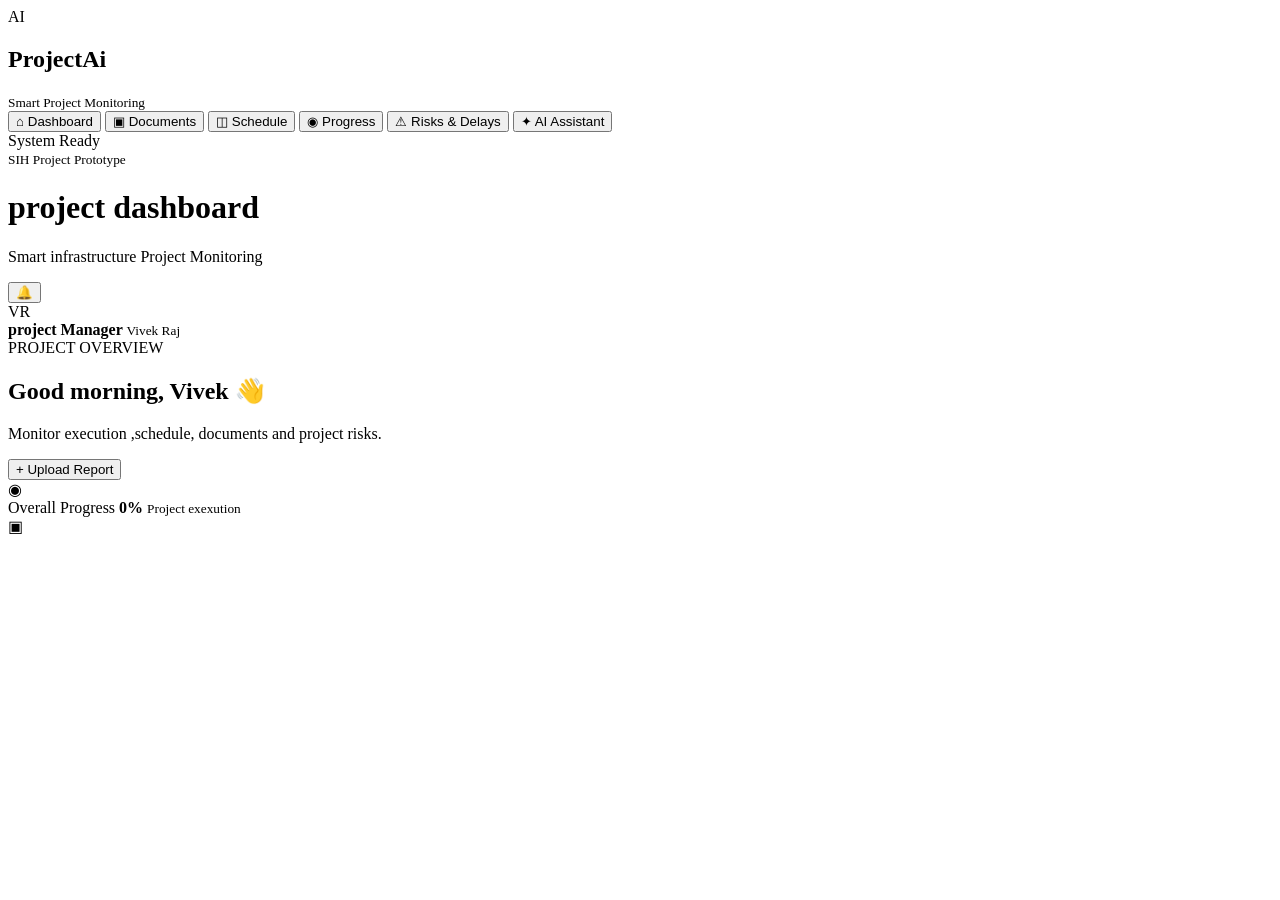
==== index.html @ ad59b4bc "first change" ====
<!DOCTYPE html>
<html lang="en">

<head>
    <meta charset="UTF-8">
    <meta name="viewport" content="width=device-width,initial-scale=1.0">

</head>
<title>Project | smart infrastructure monitoring</title>
<!--CSS CONNECTION -->
<link rel="stylsheet" href="style.css">
</head>


<body>

    <!--SIDEBAR -->
    <aside class="sidebar">
        <div class="brand">
            <div class="Brand-logo">
                AI
            </div>
            <div>
                <h2>ProjectAi</h2>
                <small>Smart Project Monitoring</small>
            </div>
        </div>
        <nav class="sidebar-nav">
            <button class="nav-item active" data-page="dashboard">


                <span>⌂</span>
                Dashboard

            </button>


            <button class="nav-item" data-page="documents">

                <span>▣</span>
                Documents

            </button>


            <button class="nav-item" data-page="schedule">

                <span>◫</span>
                Schedule

            </button>


            <button class="nav-item" data-page="progress">

                <span>◉</span>
                Progress

            </button>


            <button class="nav-item" data-page="risks">

                <span>⚠</span>
                Risks & Delays

            </button>


            <button class="nav-item" data-page="assistant">

                <span>✦</span>
                AI Assistant

            </button>

        </nav>


        <div class="sidebar-footer">

            <div class="system-status">

                <span class="status-dot"></span>

                System Ready

            </div>

            <small>
                SIH Project Prototype
            </small>

        </div>

    </aside>
    <!--main area-->
    <main class="main">

        <!--TOPBAR-->
        <header class="topbar">
            <div>
                <h1 id="pagetitle">
                    project dashboard
                </h1>
                <p id="pageSubtitle">
                    Smart infrastructure Project Monitoring
                </p>
            </div>
            <div class="top-action">
                <button id="notificationBtn" class="icon-btn">
                    🔔
                </button>
                <div class="profile">
                    <div class="profile-avatar">
                        VR
                    </div>
                    <div>
                        <strong>
                            project Manager
                        </strong>
                        <small>
                            Vivek Raj
                        </small>
                    </div>
                </div>
            </div>
        </header>

        <!-- Page container-->
        <div class="page-container">

            <!-- dashboard page-->
            <section id="dashboard" class="page active-page">
                <div class="page-heading">
                    <div>
                        <spam class="eyebrow">
                            PROJECT OVERVIEW
                        </spam>
                        <h2>
                            Good morning, Vivek 👋
                        </h2>
                        <p>
                            Monitor execution ,schedule,
                            documents and project risks.
                        </p>
                    </div>
                    <button class="primar-btn" data-page="documents">
                        + Upload Report
                    </button>
                </div>


                <!--stat cards-->

                <div class="stats-grid">
                    <div class="stat-card">

                        <div class="stat-icon blue">
                            ◉
                        </div>
                        <div>

                            <span>
                                Overall Progress
                            </span>
                            <strong id="overallprogress">
                                0%
                            </strong>
                            <small class="positive">
                                Project exexution
                            </small>

                        </div>
                    </div>
                    <div class="stat-card">
                        <div class="stat-icon purple">
                            ▣
                        </div>
                    </div>
                </div>
            </section>
        </div>
    </main>

</body>

</html>
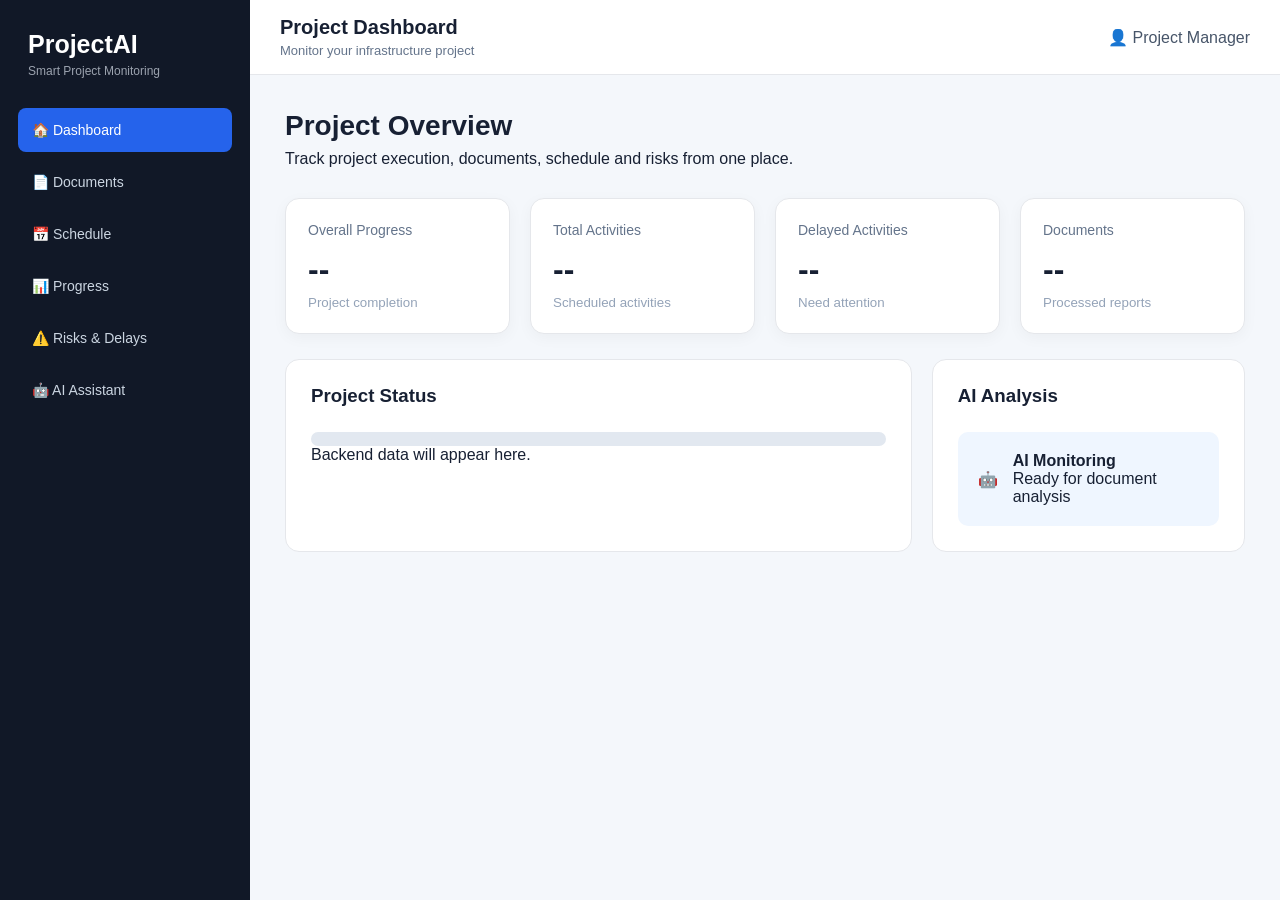
==== commit c654d212: "intial commit" ====
--- a/index.html
+++ b/index.html
@@ -2,187 +2,549 @@
 <html lang="en">
 
 <head>
+
     <meta charset="UTF-8">
-    <meta name="viewport" content="width=device-width,initial-scale=1.0">
+
+    <meta name="viewport" content="width=device-width, initial-scale=1.0">
+
+    <title>ProjectAI - Smart Project Monitoring</title>
+
+    <!-- CSS connect -->
+    <link rel="stylesheet" href="style.css">
 
 </head>
-<title>Project | smart infrastructure monitoring</title>
-<!--CSS CONNECTION -->
-<link rel="stylsheet" href="style.css">
-</head>
 
 
 <body>
 
-    <!--SIDEBAR -->
+    <!-- ================= SIDEBAR ================= -->
+
     <aside class="sidebar">
-        <div class="brand">
-            <div class="Brand-logo">
-                AI
-            </div>
+
+        <div class="logo">
+
+            <h2>ProjectAI</h2>
+
+            <p>Smart Project Monitoring</p>
+
+        </div>
+
+
+        <nav>
+
+            <button class="nav-btn active" data-page="dashboard">
+                🏠 Dashboard
+            </button>
+
+            <button class="nav-btn" data-page="documents">
+                📄 Documents
+            </button>
+
+            <button class="nav-btn" data-page="schedule">
+                📅 Schedule
+            </button>
+
+            <button class="nav-btn" data-page="progress">
+                📊 Progress
+            </button>
+
+            <button class="nav-btn" data-page="risks">
+                ⚠️ Risks & Delays
+            </button>
+
+            <button class="nav-btn" data-page="assistant">
+                🤖 AI Assistant
+            </button>
+
+        </nav>
+
+    </aside>
+
+
+
+    <!-- ================= MAIN AREA ================= -->
+
+    <main class="main">
+
+        <!-- TOP BAR -->
+
+        <header class="topbar">
+
             <div>
-                <h2>ProjectAi</h2>
-                <small>Smart Project Monitoring</small>
-            </div>
-        </div>
-        <nav class="sidebar-nav">
-            <button class="nav-item active" data-page="dashboard">
-
-
-                <span>⌂</span>
-                Dashboard
-
-            </button>
-
-
-            <button class="nav-item" data-page="documents">
-
-                <span>▣</span>
-                Documents
-
-            </button>
-
-
-            <button class="nav-item" data-page="schedule">
-
-                <span>◫</span>
-                Schedule
-
-            </button>
-
-
-            <button class="nav-item" data-page="progress">
-
-                <span>◉</span>
-                Progress
-
-            </button>
-
-
-            <button class="nav-item" data-page="risks">
-
-                <span>⚠</span>
-                Risks & Delays
-
-            </button>
-
-
-            <button class="nav-item" data-page="assistant">
-
-                <span>✦</span>
-                AI Assistant
-
-            </button>
-
-        </nav>
-
-
-        <div class="sidebar-footer">
-
-            <div class="system-status">
-
-                <span class="status-dot"></span>
-
-                System Ready
-
-            </div>
-
-            <small>
-                SIH Project Prototype
-            </small>
-
-        </div>
-
-    </aside>
-    <!--main area-->
-    <main class="main">
-
-        <!--TOPBAR-->
-        <header class="topbar">
-            <div>
-                <h1 id="pagetitle">
-                    project dashboard
-                </h1>
+
+                <h2 id="pageTitle">
+                    Project Dashboard
+                </h2>
+
                 <p id="pageSubtitle">
-                    Smart infrastructure Project Monitoring
+                    Monitor your infrastructure project
                 </p>
-            </div>
-            <div class="top-action">
-                <button id="notificationBtn" class="icon-btn">
-                    🔔
+
+            </div>
+
+
+            <div class="profile">
+
+                👤 <span>Project Manager</span>
+
+            </div>
+
+        </header>
+
+
+
+        <!-- ================================================= -->
+        <!-- DASHBOARD -->
+        <!-- ================================================= -->
+
+        <section id="dashboard" class="page active">
+
+            <div class="welcome">
+
+                <h1>Project Overview</h1>
+
+                <p>
+                    Track project execution, documents,
+                    schedule and risks from one place.
+                </p>
+
+            </div>
+
+
+            <!-- STAT CARDS -->
+
+            <div class="stats">
+
+                <div class="stat-card">
+
+                    <span>Overall Progress</span>
+
+                    <h2 id="progressValue">--</h2>
+
+                    <small>Project completion</small>
+
+                </div>
+
+
+                <div class="stat-card">
+
+                    <span>Total Activities</span>
+
+                    <h2 id="activityValue">--</h2>
+
+                    <small>Scheduled activities</small>
+
+                </div>
+
+
+                <div class="stat-card">
+
+                    <span>Delayed Activities</span>
+
+                    <h2 id="delayValue">--</h2>
+
+                    <small>Need attention</small>
+
+                </div>
+
+
+                <div class="stat-card">
+
+                    <span>Documents</span>
+
+                    <h2 id="documentValue">--</h2>
+
+                    <small>Processed reports</small>
+
+                </div>
+
+            </div>
+
+
+            <!-- PROJECT STATUS -->
+
+            <div class="dashboard-grid">
+
+                <div class="box">
+
+                    <h3>Project Status</h3>
+
+                    <div class="big-progress">
+
+                        <div
+                            id="progressBar"
+                            class="progress-fill">
+                        </div>
+
+                    </div>
+
+                    <p id="progressText">
+                        Backend data will appear here.
+                    </p>
+
+                </div>
+
+
+                <div class="box">
+
+                    <h3>AI Analysis</h3>
+
+                    <div class="ai-status">
+
+                        🤖
+
+                        <div>
+
+                            <strong>
+                                AI Monitoring
+                            </strong>
+
+                            <p>
+                                Ready for document analysis
+                            </p>
+
+                        </div>
+
+                    </div>
+
+                </div>
+
+            </div>
+
+        </section>
+
+
+
+        <!-- ================================================= -->
+        <!-- DOCUMENTS -->
+        <!-- ================================================= -->
+
+        <section id="documents" class="page">
+
+            <h1>Project Documents</h1>
+
+            <p class="section-description">
+                Upload daily progress reports,
+                site diaries or project documents.
+            </p>
+
+
+            <!-- UPLOAD AREA -->
+
+            <div id="dropArea" class="drop-area">
+
+                <div class="upload-icon">
+                    📄
+                </div>
+
+                <h2>
+                    Upload Project Document
+                </h2>
+
+                <p>
+                    Drag & drop your file here
+                </p>
+
+                <p class="supported">
+                    Supported: PDF, DOCX, XLSX, CSV
+                </p>
+
+
+                <input
+                    type="file"
+                    id="fileInput"
+                    accept=".pdf,.docx,.xlsx,.csv"
+                    hidden
+                >
+
+
+                <button
+                    id="chooseFile"
+                    class="primary-btn">
+
+                    Choose File
+
                 </button>
-                <div class="profile">
-                    <div class="profile-avatar">
-                        VR
-                    </div>
-                    <div>
-                        <strong>
-                            project Manager
-                        </strong>
-                        <small>
-                            Vivek Raj
-                        </small>
-                    </div>
-                </div>
-            </div>
-        </header>
-
-        <!-- Page container-->
-        <div class="page-container">
-
-            <!-- dashboard page-->
-            <section id="dashboard" class="page active-page">
-                <div class="page-heading">
-                    <div>
-                        <spam class="eyebrow">
-                            PROJECT OVERVIEW
-                        </spam>
-                        <h2>
-                            Good morning, Vivek 👋
-                        </h2>
-                        <p>
-                            Monitor execution ,schedule,
-                            documents and project risks.
-                        </p>
-                    </div>
-                    <button class="primar-btn" data-page="documents">
-                        + Upload Report
-                    </button>
-                </div>
-
-
-                <!--stat cards-->
-
-                <div class="stats-grid">
-                    <div class="stat-card">
-
-                        <div class="stat-icon blue">
-                            ◉
-                        </div>
-                        <div>
-
-                            <span>
-                                Overall Progress
-                            </span>
-                            <strong id="overallprogress">
-                                0%
-                            </strong>
-                            <small class="positive">
-                                Project exexution
-                            </small>
-
-                        </div>
-                    </div>
-                    <div class="stat-card">
-                        <div class="stat-icon purple">
-                            ▣
-                        </div>
-                    </div>
-                </div>
-            </section>
-        </div>
+
+            </div>
+
+
+            <!-- SELECTED FILE -->
+
+            <div
+                id="fileInfo"
+                class="file-info hidden">
+
+                <div>
+
+                    <strong id="fileName">
+                        File Name
+                    </strong>
+
+                    <p id="fileSize">
+                        File Size
+                    </p>
+
+                </div>
+
+
+                <button
+                    id="scanBtn"
+                    class="primary-btn">
+
+                    🔍 Scan Document
+
+                </button>
+
+            </div>
+
+
+            <!-- PROCESSING -->
+
+            <div
+                id="processing"
+                class="processing hidden">
+
+                <div class="loader"></div>
+
+                <div>
+
+                    <strong>
+                        Processing Document...
+                    </strong>
+
+                    <p>
+                        AI extraction will be performed
+                        by the backend.
+                    </p>
+
+                </div>
+
+            </div>
+
+
+            <!-- RESULT -->
+
+            <div
+                id="result"
+                class="result">
+
+                <div class="empty">
+
+                    <span>📋</span>
+
+                    <h3>
+                        No document scanned
+                    </h3>
+
+                    <p>
+                        Upload a report and click
+                        "Scan Document".
+                    </p>
+
+                </div>
+
+            </div>
+
+        </section>
+
+
+
+        <!-- ================================================= -->
+        <!-- SCHEDULE -->
+        <!-- ================================================= -->
+
+        <section id="schedule" class="page">
+
+            <h1>Project Schedule</h1>
+
+            <p class="section-description">
+                Compare planned and actual activities.
+            </p>
+
+
+            <div class="table-box">
+
+                <table>
+
+                    <thead>
+
+                        <tr>
+
+                            <th>Activity</th>
+
+                            <th>Planned</th>
+
+                            <th>Actual</th>
+
+                            <th>Variance</th>
+
+                            <th>Status</th>
+
+                        </tr>
+
+                    </thead>
+
+
+                    <tbody id="scheduleTable">
+
+                        <tr>
+
+                            <td colspan="5">
+
+                                No schedule data available.
+                                Backend will provide the data.
+
+                            </td>
+
+                        </tr>
+
+                    </tbody>
+
+                </table>
+
+            </div>
+
+        </section>
+
+
+
+        <!-- ================================================= -->
+        <!-- PROGRESS -->
+        <!-- ================================================= -->
+
+        <section id="progress" class="page">
+
+            <h1>Progress Monitoring</h1>
+
+            <p class="section-description">
+                Monitor planned vs actual project progress.
+            </p>
+
+
+            <div class="progress-container">
+
+                <div class="empty">
+
+                    <span>📊</span>
+
+                    <h3>
+                        Progress data unavailable
+                    </h3>
+
+                    <p>
+                        Backend data will be displayed here.
+                    </p>
+
+                </div>
+
+            </div>
+
+        </section>
+
+
+
+        <!-- ================================================= -->
+        <!-- RISKS -->
+        <!-- ================================================= -->
+
+        <section id="risks" class="page">
+
+            <h1>Risks & Delays</h1>
+
+            <p class="section-description">
+                Monitor project risks and delayed activities.
+            </p>
+
+
+            <div id="riskContainer">
+
+                <div class="empty">
+
+                    <span>⚠️</span>
+
+                    <h3>
+                        No risk data available
+                    </h3>
+
+                    <p>
+                        AI-generated risks will appear here
+                        after backend integration.
+                    </p>
+
+                </div>
+
+            </div>
+
+        </section>
+
+
+
+        <!-- ================================================= -->
+        <!-- AI ASSISTANT -->
+        <!-- ================================================= -->
+
+        <section id="assistant" class="page">
+
+            <h1>AI Project Assistant</h1>
+
+            <p class="section-description">
+                Ask questions about your project.
+            </p>
+
+
+            <div
+                id="chatMessages"
+                class="chat-box">
+
+                <div class="bot-message">
+
+                    <strong>
+                        🤖 ProjectAI
+                    </strong>
+
+                    <p>
+                        Hello! I am your project assistant.
+                        Ask me about project progress,
+                        delays or activities.
+                    </p>
+
+                </div>
+
+            </div>
+
+
+            <div class="chat-input">
+
+                <input
+                    type="text"
+                    id="chatInput"
+                    placeholder="Ask about your project..."
+                >
+
+
+                <button
+                    id="sendBtn"
+                    class="primary-btn">
+
+                    Send
+
+                </button>
+
+            </div>
+
+        </section>
+
     </main>
 
+
+
+    <!-- ================================================= -->
+    <!-- JAVASCRIPT CONNECT -->
+    <!-- ================================================= -->
+
+    <script src="script.js"></script>
+
 </body>
 
 </html>
--- a/style.css
+++ b/style.css
@@ -0,0 +1,627 @@
+* {
+    margin: 0;
+    padding: 0;
+    box-sizing: border-box;
+}
+
+
+body {
+    font-family: Arial, sans-serif;
+
+    background: #f4f7fb;
+
+    color: #172033;
+}
+
+
+/* ================= SIDEBAR ================= */
+
+.sidebar {
+    position: fixed;
+
+    left: 0;
+    top: 0;
+
+    width: 250px;
+
+    height: 100vh;
+
+    background: #111827;
+
+    color: white;
+
+    padding: 25px 18px;
+}
+
+
+.logo {
+    padding: 5px 10px 30px;
+}
+
+
+.logo h2 {
+    font-size: 25px;
+}
+
+
+.logo p {
+    color: #9ca3af;
+
+    font-size: 12px;
+
+    margin-top: 5px;
+}
+
+
+nav {
+    display: flex;
+
+    flex-direction: column;
+
+    gap: 8px;
+}
+
+
+.nav-btn {
+    border: none;
+
+    background: transparent;
+
+    color: #cbd5e1;
+
+    padding: 14px;
+
+    text-align: left;
+
+    border-radius: 8px;
+
+    cursor: pointer;
+
+    font-size: 14px;
+
+    transition: 0.3s;
+}
+
+
+.nav-btn:hover,
+.nav-btn.active {
+    background: #2563eb;
+
+    color: white;
+}
+
+
+/* ================= MAIN ================= */
+
+.main {
+    margin-left: 250px;
+}
+
+
+/* ================= TOPBAR ================= */
+
+.topbar {
+    height: 75px;
+
+    background: white;
+
+    border-bottom: 1px solid #e5e7eb;
+
+    padding: 15px 30px;
+
+    display: flex;
+
+    align-items: center;
+
+    justify-content: space-between;
+}
+
+
+.topbar h2 {
+    font-size: 20px;
+}
+
+
+.topbar p {
+    color: #64748b;
+
+    font-size: 13px;
+
+    margin-top: 4px;
+}
+
+
+.profile {
+    color: #475569;
+}
+
+
+/* ================= PAGE ================= */
+
+.page {
+    display: none;
+
+    padding: 35px;
+}
+
+
+.page.active {
+    display: block;
+}
+
+
+.page h1 {
+    font-size: 28px;
+
+    margin-bottom: 8px;
+}
+
+
+.section-description {
+    color: #64748b;
+
+    margin-bottom: 25px;
+}
+
+
+/* ================= STATS ================= */
+
+.stats {
+    display: grid;
+
+    grid-template-columns:
+        repeat(4, 1fr);
+
+    gap: 20px;
+
+    margin-top: 30px;
+}
+
+
+.stat-card {
+    background: white;
+
+    border-radius: 14px;
+
+    padding: 22px;
+
+    border: 1px solid #e5e7eb;
+
+    box-shadow:
+        0 4px 15px rgba(0,0,0,0.04);
+}
+
+
+.stat-card span {
+    color: #64748b;
+
+    font-size: 14px;
+}
+
+
+.stat-card h2 {
+    font-size: 32px;
+
+    margin: 12px 0 5px;
+}
+
+
+.stat-card small {
+    color: #94a3b8;
+}
+
+
+/* ================= DASHBOARD ================= */
+
+.dashboard-grid {
+    display: grid;
+
+    grid-template-columns: 2fr 1fr;
+
+    gap: 20px;
+
+    margin-top: 25px;
+}
+
+
+.box {
+    background: white;
+
+    border: 1px solid #e5e7eb;
+
+    border-radius: 14px;
+
+    padding: 25px;
+}
+
+
+.box h3 {
+    margin-bottom: 25px;
+}
+
+
+.big-progress {
+    height: 14px;
+
+    background: #e2e8f0;
+
+    border-radius: 20px;
+
+    overflow: hidden;
+}
+
+
+.progress-fill {
+    height: 100%;
+
+    width: 0%;
+
+    background: #2563eb;
+
+    border-radius: 20px;
+}
+
+
+.ai-status {
+    display: flex;
+
+    align-items: center;
+
+    gap: 15px;
+
+    background: #eff6ff;
+
+    padding: 20px;
+
+    border-radius: 10px;
+}
+
+
+.ai-status:first-letter {
+    font-size: 30px;
+}
+
+
+/* ================= UPLOAD ================= */
+
+.drop-area {
+    background: white;
+
+    border: 2px dashed #94a3b8;
+
+    border-radius: 15px;
+
+    padding: 55px;
+
+    text-align: center;
+
+    transition: 0.3s;
+}
+
+
+.drop-area.drag {
+    border-color: #2563eb;
+
+    background: #eff6ff;
+}
+
+
+.upload-icon {
+    font-size: 50px;
+
+    margin-bottom: 15px;
+}
+
+
+.drop-area h2 {
+    margin-bottom: 10px;
+}
+
+
+.drop-area p {
+    color: #64748b;
+
+    margin: 7px;
+}
+
+
+.supported {
+    font-size: 12px;
+}
+
+
+/* ================= BUTTON ================= */
+
+.primary-btn {
+    border: none;
+
+    background: #2563eb;
+
+    color: white;
+
+    padding: 12px 20px;
+
+    border-radius: 8px;
+
+    cursor: pointer;
+
+    margin-top: 15px;
+}
+
+
+.primary-btn:hover {
+    background: #1d4ed8;
+}
+
+
+/* ================= FILE ================= */
+
+.file-info {
+    margin-top: 20px;
+
+    padding: 18px;
+
+    background: white;
+
+    border: 1px solid #e5e7eb;
+
+    border-radius: 10px;
+
+    display: flex;
+
+    align-items: center;
+
+    justify-content: space-between;
+}
+
+
+.file-info p {
+    color: #64748b;
+
+    margin-top: 5px;
+
+    font-size: 13px;
+}
+
+
+/* ================= PROCESSING ================= */
+
+.processing {
+    margin-top: 20px;
+
+    background: #eff6ff;
+
+    padding: 20px;
+
+    border-radius: 10px;
+
+    display: flex;
+
+    align-items: center;
+
+    gap: 15px;
+}
+
+
+.loader {
+    width: 25px;
+
+    height: 25px;
+
+    border: 3px solid #bfdbfe;
+
+    border-top-color: #2563eb;
+
+    border-radius: 50%;
+
+    animation: spin 1s linear infinite;
+}
+
+
+@keyframes spin {
+
+    to {
+        transform: rotate(360deg);
+    }
+
+}
+
+
+/* ================= RESULT ================= */
+
+.result {
+    margin-top: 25px;
+}
+
+
+.empty,
+.result-card {
+    background: white;
+
+    border: 1px solid #e5e7eb;
+
+    border-radius: 12px;
+
+    padding: 35px;
+
+    text-align: center;
+}
+
+
+.empty span,
+.success-icon {
+    font-size: 40px;
+
+    display: block;
+
+    margin-bottom: 12px;
+}
+
+
+.empty p,
+.result-card p {
+    color: #64748b;
+
+    margin-top: 8px;
+}
+
+
+/* ================= TABLE ================= */
+
+.table-box {
+    background: white;
+
+    border-radius: 12px;
+
+    overflow: hidden;
+
+    border: 1px solid #e5e7eb;
+}
+
+
+table {
+    width: 100%;
+
+    border-collapse: collapse;
+}
+
+
+th,
+td {
+    padding: 16px;
+
+    text-align: left;
+
+    border-bottom: 1px solid #e5e7eb;
+}
+
+
+th {
+    background: #f8fafc;
+}
+
+
+/* ================= CHAT ================= */
+
+.chat-box {
+    background: white;
+
+    border: 1px solid #e5e7eb;
+
+    border-radius: 12px;
+
+    padding: 20px;
+
+    height: 400px;
+
+    overflow-y: auto;
+}
+
+
+.bot-message,
+.user-message {
+    padding: 14px;
+
+    border-radius: 10px;
+
+    margin-bottom: 12px;
+
+    max-width: 75%;
+}
+
+
+.bot-message {
+    background: #eff6ff;
+}
+
+
+.user-message {
+    background: #2563eb;
+
+    color: white;
+
+    margin-left: auto;
+}
+
+
+.bot-message p,
+.user-message p {
+    margin-top: 7px;
+}
+
+
+.chat-input {
+    display: flex;
+
+    gap: 10px;
+
+    margin-top: 15px;
+}
+
+
+.chat-input input {
+    flex: 1;
+
+    padding: 13px;
+
+    border: 1px solid #cbd5e1;
+
+    border-radius: 8px;
+
+    outline: none;
+}
+
+
+.hidden {
+    display: none !important;
+}
+
+
+/* ================= RESPONSIVE ================= */
+
+@media (max-width: 900px) {
+
+    .stats {
+        grid-template-columns:
+            repeat(2, 1fr);
+    }
+
+
+    .dashboard-grid {
+        grid-template-columns: 1fr;
+    }
+
+}
+
+
+@media (max-width: 600px) {
+
+    .sidebar {
+        position: relative;
+
+        width: 100%;
+
+        height: auto;
+    }
+
+
+    .main {
+        margin-left: 0;
+    }
+
+
+    .stats {
+        grid-template-columns: 1fr;
+    }
+
+
+    .topbar {
+        padding: 15px;
+    }
+
+
+    .page {
+        padding: 20px;
+    }
+
+}
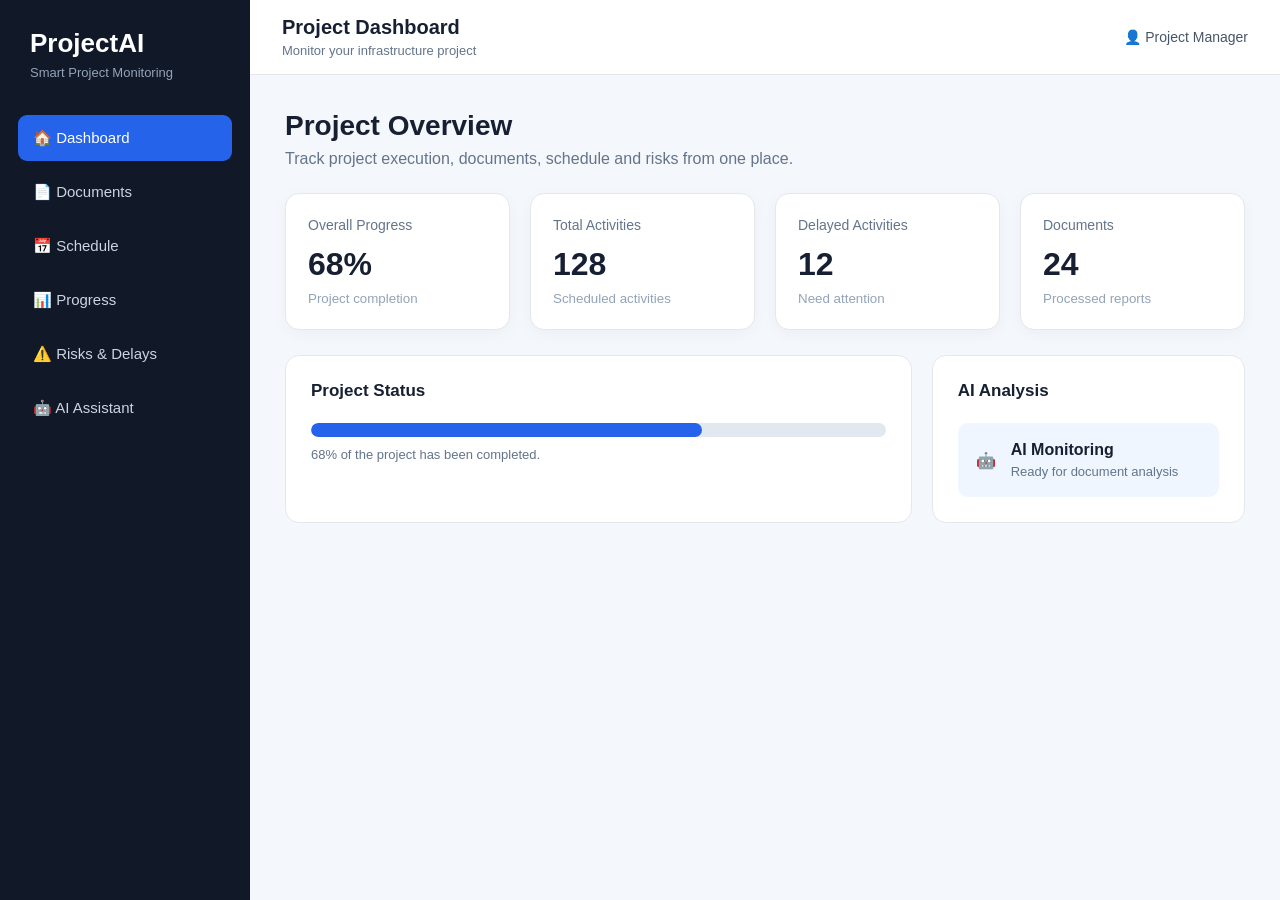
==== commit b03ead2c: "update in frontend" ====
--- a/index.html
+++ b/index.html
@@ -10,7 +10,19 @@
     <title>ProjectAI - Smart Project Monitoring</title>
 
     <!-- CSS connect -->
-    <link rel="stylesheet" href="style.css">
+    <link rel="stylesheet" href="css/style.css">
+
+    <link rel="stylesheet" href="css/dashboard.css">
+
+    <link rel="stylesheet" href="css/documents.css">
+
+    <link rel="stylesheet" href="css/schedule.css">
+
+    <link rel="stylesheet" href="css/progress.css">
+
+    <link rel="stylesheet" href="css/risks.css">
+
+    <link rel="stylesheet" href="css/assistant.css">
 
 </head>
 
@@ -171,9 +183,7 @@
 
                     <div class="big-progress">
 
-                        <div
-                            id="progressBar"
-                            class="progress-fill">
+                        <div id="progressBar" class="progress-fill">
                         </div>
 
                     </div>
@@ -250,17 +260,10 @@
                 </p>
 
 
-                <input
-                    type="file"
-                    id="fileInput"
-                    accept=".pdf,.docx,.xlsx,.csv"
-                    hidden
-                >
-
-
-                <button
-                    id="chooseFile"
-                    class="primary-btn">
+                <input type="file" id="fileInput" accept=".pdf,.docx,.xlsx,.csv" hidden>
+
+
+                <button id="chooseFile" class="primary-btn">
 
                     Choose File
 
@@ -271,9 +274,7 @@
 
             <!-- SELECTED FILE -->
 
-            <div
-                id="fileInfo"
-                class="file-info hidden">
+            <div id="fileInfo" class="file-info hidden">
 
                 <div>
 
@@ -288,9 +289,7 @@
                 </div>
 
 
-                <button
-                    id="scanBtn"
-                    class="primary-btn">
+                <button id="scanBtn" class="primary-btn">
 
                     🔍 Scan Document
 
@@ -301,9 +300,7 @@
 
             <!-- PROCESSING -->
 
-            <div
-                id="processing"
-                class="processing hidden">
+            <div id="processing" class="processing hidden">
 
                 <div class="loader"></div>
 
@@ -325,9 +322,7 @@
 
             <!-- RESULT -->
 
-            <div
-                id="result"
-                class="result">
+            <div id="result" class="result">
 
                 <div class="empty">
 
@@ -493,9 +488,7 @@
             </p>
 
 
-            <div
-                id="chatMessages"
-                class="chat-box">
+            <div id="chatMessages" class="chat-box">
 
                 <div class="bot-message">
 
@@ -516,16 +509,10 @@
 
             <div class="chat-input">
 
-                <input
-                    type="text"
-                    id="chatInput"
-                    placeholder="Ask about your project..."
-                >
-
-
-                <button
-                    id="sendBtn"
-                    class="primary-btn">
+                <input type="text" id="chatInput" placeholder="Ask about your project...">
+
+
+                <button id="sendBtn" class="primary-btn">
 
                     Send
 
@@ -543,7 +530,23 @@
     <!-- JAVASCRIPT CONNECT -->
     <!-- ================================================= -->
 
-    <script src="script.js"></script>
+    <script src="js/navigation.js"></script>
+
+    <script src="js/dashboard.js"></script>
+
+    <script src="js/upload.js"></script>
+
+    <script src="js/schedule.js"></script>
+
+    <script src="js/progress.js"></script>
+
+    <script src="js/risks.js"></script>
+
+    <script src="js/assistant.js"></script>
+
+    <script src="js/app.js"></script>
+
+
 
 </body>
 
--- a/css/style.css
+++ b/css/style.css
@@ -0,0 +1,262 @@
+/* =========================
+   RESET
+========================= */
+
+* {
+    margin: 0;
+    padding: 0;
+    box-sizing: border-box;
+}
+
+
+/* =========================
+   BODY
+========================= */
+
+body {
+    font-family: Arial, sans-serif;
+
+    background: #f4f7fb;
+
+    color: #172033;
+}
+
+
+/* =========================
+   SIDEBAR
+========================= */
+
+.sidebar {
+    position: fixed;
+
+    left: 0;
+    top: 0;
+
+    width: 250px;
+    height: 100vh;
+
+    background: #111827;
+
+    color: white;
+
+    padding: 28px 18px;
+
+    z-index: 100;
+}
+
+
+/* Logo */
+
+.logo {
+    padding: 0 12px 35px;
+}
+
+.logo h2 {
+    font-size: 26px;
+
+    margin-bottom: 6px;
+}
+
+.logo p {
+    color: #94a3b8;
+
+    font-size: 13px;
+}
+
+
+/* Navigation */
+
+.sidebar nav {
+    display: flex;
+
+    flex-direction: column;
+
+    gap: 8px;
+}
+
+
+/* Navigation button */
+
+.nav-btn {
+    width: 100%;
+
+    border: none;
+
+    outline: none;
+
+    background: transparent;
+
+    color: #cbd5e1;
+
+    padding: 14px 15px;
+
+    text-align: left;
+
+    border-radius: 9px;
+
+    cursor: pointer;
+
+    font-size: 15px;
+
+    transition: 0.25s;
+}
+
+
+/* Hover */
+
+.nav-btn:hover {
+    background: #1e293b;
+
+    color: white;
+}
+
+
+/* Active button */
+
+.nav-btn.active {
+    background: #2563eb;
+
+    color: white;
+}
+
+
+/* =========================
+   MAIN
+========================= */
+
+.main {
+    margin-left: 250px;
+
+    min-height: 100vh;
+}
+
+
+/* =========================
+   TOPBAR
+========================= */
+
+.topbar {
+    height: 75px;
+
+    background: white;
+
+    border-bottom: 1px solid #e5e7eb;
+
+    padding: 15px 32px;
+
+    display: flex;
+
+    justify-content: space-between;
+
+    align-items: center;
+}
+
+
+.topbar h2 {
+    font-size: 20px;
+}
+
+
+.topbar p {
+    font-size: 13px;
+
+    color: #64748b;
+
+    margin-top: 4px;
+}
+
+
+.profile {
+    color: #475569;
+
+    font-size: 14px;
+}
+
+
+/* =========================
+   PAGE
+========================= */
+
+.page {
+    display: none;
+
+    padding: 35px;
+}
+
+
+/* JavaScript page show karega */
+
+.page.active {
+    display: block;
+}
+
+
+/* =========================
+   COMMON BUTTON
+========================= */
+
+.primary-btn {
+    border: none;
+
+    background: #2563eb;
+
+    color: white;
+
+    padding: 12px 20px;
+
+    border-radius: 8px;
+
+    cursor: pointer;
+
+    font-size: 14px;
+
+    transition: 0.2s;
+}
+
+
+.primary-btn:hover {
+    background: #1d4ed8;
+}
+
+
+/* =========================
+   HIDDEN
+========================= */
+
+.hidden {
+    display: none !important;
+}
+
+
+/* =========================
+   RESPONSIVE
+========================= */
+
+@media (max-width: 900px) {
+
+    .sidebar {
+        width: 200px;
+    }
+
+    .main {
+        margin-left: 200px;
+    }
+
+}
+
+
+@media (max-width: 600px) {
+
+    .sidebar {
+        position: relative;
+
+        width: 100%;
+
+        height: auto;
+    }
+
+    .main {
+        margin-left: 0;
+    }
+
+}
--- a/css/dashboard.css
+++ b/css/dashboard.css
@@ -0,0 +1,209 @@
+/* =========================
+   DASHBOARD WELCOME
+========================= */
+
+.welcome {
+    margin-bottom: 25px;
+}
+
+
+.welcome h1 {
+    font-size: 28px;
+
+    margin-bottom: 8px;
+}
+
+
+.welcome p {
+    color: #64748b;
+}
+
+
+/* =========================
+   STAT CARDS
+========================= */
+
+.stats {
+    display: grid;
+
+    grid-template-columns:
+        repeat(4, 1fr);
+
+    gap: 20px;
+
+    margin-bottom: 25px;
+}
+
+
+.stat-card {
+    background: white;
+
+    border: 1px solid #e5e7eb;
+
+    border-radius: 14px;
+
+    padding: 22px;
+
+    box-shadow:
+        0 4px 15px rgba(0, 0, 0, 0.04);
+
+    transition: 0.2s;
+}
+
+
+/* Card hover */
+
+.stat-card:hover {
+    transform: translateY(-3px);
+
+    box-shadow:
+        0 8px 20px rgba(0, 0, 0, 0.08);
+}
+
+
+.stat-card span {
+    color: #64748b;
+
+    font-size: 14px;
+}
+
+
+.stat-card h2 {
+    font-size: 32px;
+
+    margin: 12px 0 6px;
+}
+
+
+.stat-card small {
+    color: #94a3b8;
+}
+
+
+/* =========================
+   DASHBOARD GRID
+========================= */
+
+.dashboard-grid {
+    display: grid;
+
+    grid-template-columns:
+        2fr 1fr;
+
+    gap: 20px;
+}
+
+
+.box {
+    background: white;
+
+    border: 1px solid #e5e7eb;
+
+    border-radius: 14px;
+
+    padding: 25px;
+}
+
+
+.box h3 {
+    margin-bottom: 22px;
+
+    font-size: 17px;
+}
+
+
+/* =========================
+   PROGRESS BAR
+========================= */
+
+.big-progress {
+    width: 100%;
+
+    height: 14px;
+
+    background: #e2e8f0;
+
+    border-radius: 20px;
+
+    overflow: hidden;
+}
+
+
+.progress-fill {
+    width: 0%;
+
+    height: 100%;
+
+    background: #2563eb;
+
+    border-radius: 20px;
+
+    transition: width 0.5s ease;
+}
+
+
+#progressText {
+    color: #64748b;
+
+    font-size: 13px;
+
+    margin-top: 10px;
+}
+
+
+/* =========================
+   AI STATUS
+========================= */
+
+.ai-status {
+    display: flex;
+
+    align-items: center;
+
+    gap: 15px;
+
+    background: #eff6ff;
+
+    border-radius: 10px;
+
+    padding: 18px;
+}
+
+
+.ai-status strong {
+    display: block;
+
+    margin-bottom: 5px;
+}
+
+
+.ai-status p {
+    color: #64748b;
+
+    font-size: 13px;
+}
+
+
+/* Dashboard responsive */
+
+@media (max-width: 1000px) {
+
+    .stats {
+        grid-template-columns:
+            repeat(2, 1fr);
+    }
+
+    .dashboard-grid {
+        grid-template-columns: 1fr;
+    }
+
+}
+
+
+@media (max-width: 600px) {
+
+    .stats {
+        grid-template-columns: 1fr;
+    }
+
+}
--- a/css/documents.css
+++ b/css/documents.css
@@ -0,0 +1,200 @@
+/* =========================
+   DOCUMENT PAGE
+========================= */
+
+.section-description {
+    color: #64748b;
+
+    margin-bottom: 25px;
+}
+
+
+/* =========================
+   UPLOAD AREA
+========================= */
+
+.drop-area {
+    background: white;
+
+    border: 2px dashed #94a3b8;
+
+    border-radius: 15px;
+
+    padding: 55px;
+
+    text-align: center;
+
+    transition: 0.25s;
+
+    cursor: pointer;
+}
+
+
+/* Mouse hover */
+
+.drop-area:hover {
+
+    border-color: #2563eb;
+
+    background: #eff6ff;
+
+}
+
+
+/* JavaScript drag class */
+
+.drop-area.drag {
+
+    border-color: #2563eb;
+
+    background: #eff6ff;
+
+}
+
+
+/* Upload icon */
+
+.upload-icon {
+    font-size: 50px;
+
+    margin-bottom: 15px;
+}
+
+
+.drop-area h2 {
+    margin-bottom: 10px;
+}
+
+
+.drop-area p {
+    color: #64748b;
+
+    margin-bottom: 7px;
+}
+
+
+.supported {
+    font-size: 12px;
+}
+
+
+/* =========================
+   FILE INFORMATION
+========================= */
+
+.file-info {
+
+    display: flex;
+
+    align-items: center;
+
+    justify-content: space-between;
+
+    background: white;
+
+    border: 1px solid #e5e7eb;
+
+    border-radius: 10px;
+
+    padding: 18px;
+
+    margin-top: 20px;
+
+}
+
+
+.file-info p {
+
+    color: #64748b;
+
+    font-size: 13px;
+
+    margin-top: 5px;
+
+}
+
+
+/* =========================
+   PROCESSING
+========================= */
+
+.processing {
+
+    display: flex;
+
+    align-items: center;
+
+    gap: 15px;
+
+    background: #eff6ff;
+
+    padding: 20px;
+
+    margin-top: 20px;
+
+    border-radius: 10px;
+
+    color: #1d4ed8;
+
+}
+
+
+/* Loading circle */
+
+.loader {
+
+    width: 27px;
+
+    height: 27px;
+
+    border: 3px solid #bfdbfe;
+
+    border-top-color: #2563eb;
+
+    border-radius: 50%;
+
+    animation: spin 1s linear infinite;
+
+}
+
+
+@keyframes spin {
+
+    to {
+        transform: rotate(360deg);
+    }
+
+}
+
+
+/* =========================
+   RESULT
+========================= */
+
+.result {
+    margin-top: 25px;
+}
+
+
+.result-card {
+
+    background: white;
+
+    border: 1px solid #e5e7eb;
+
+    border-radius: 12px;
+
+    padding: 35px;
+
+    text-align: center;
+
+}
+
+
+.result-card p {
+
+    color: #64748b;
+
+    margin-top: 8px;
+
+}
--- a/css/schedule.css
+++ b/css/schedule.css
@@ -0,0 +1,56 @@
+/* =========================
+   SCHEDULE TABLE
+========================= */
+
+.table-box {
+
+    background: white;
+
+    border-radius: 12px;
+
+    overflow: hidden;
+
+    border: 1px solid #e5e7eb;
+
+    margin-top: 20px;
+
+}
+
+
+table {
+
+    width: 100%;
+
+    border-collapse: collapse;
+
+}
+
+
+th,
+td {
+
+    padding: 16px;
+
+    text-align: left;
+
+    border-bottom: 1px solid #e5e7eb;
+
+}
+
+
+th {
+
+    background: #f8fafc;
+
+    color: #475569;
+
+    font-size: 13px;
+
+}
+
+
+td {
+
+    font-size: 14px;
+
+}
--- a/css/progress.css
+++ b/css/progress.css
@@ -0,0 +1,49 @@
+/* =========================
+   PROGRESS PAGE
+========================= */
+
+.progress-container {
+
+    background: white;
+
+    border: 1px solid #e5e7eb;
+
+    border-radius: 12px;
+
+    padding: 30px;
+
+    margin-top: 25px;
+
+}
+
+
+/* Progress chart area
+   Backend data/chart later */
+
+.progress-container .empty {
+
+    text-align: center;
+
+    padding: 40px;
+
+}
+
+
+.progress-container .empty span {
+
+    font-size: 40px;
+
+    display: block;
+
+    margin-bottom: 10px;
+
+}
+
+
+.progress-container .empty p {
+
+    color: #64748b;
+
+    margin-top: 8px;
+
+}
--- a/css/risks.css
+++ b/css/risks.css
@@ -0,0 +1,46 @@
+/* =========================
+   RISKS PAGE
+========================= */
+
+#riskContainer {
+
+    margin-top: 25px;
+
+}
+
+
+/* Empty risk state */
+
+#riskContainer .empty {
+
+    background: white;
+
+    border: 1px solid #e5e7eb;
+
+    border-radius: 12px;
+
+    padding: 35px;
+
+    text-align: center;
+
+}
+
+
+#riskContainer .empty span {
+
+    font-size: 42px;
+
+    display: block;
+
+    margin-bottom: 12px;
+
+}
+
+
+#riskContainer .empty p {
+
+    color: #64748b;
+
+    margin-top: 8px;
+
+}
--- a/css/assistant.css
+++ b/css/assistant.css
@@ -0,0 +1,122 @@
+/* =========================
+   CHAT BOX
+========================= */
+
+.chat-box {
+
+    background: white;
+
+    border: 1px solid #e5e7eb;
+
+    border-radius: 12px;
+
+    padding: 20px;
+
+    height: 400px;
+
+    overflow-y: auto;
+
+    margin-top: 20px;
+
+}
+
+
+/* =========================
+   BOT MESSAGE
+========================= */
+
+.bot-message {
+
+    background: #eff6ff;
+
+    max-width: 75%;
+
+    padding: 14px;
+
+    border-radius: 10px;
+
+    margin-bottom: 12px;
+
+}
+
+
+.bot-message p {
+
+    margin-top: 7px;
+
+    line-height: 1.5;
+
+    color: #475569;
+
+}
+
+
+/* =========================
+   USER MESSAGE
+========================= */
+
+.user-message {
+
+    background: #2563eb;
+
+    color: white;
+
+    max-width: 75%;
+
+    padding: 14px;
+
+    border-radius: 10px;
+
+    margin-left: auto;
+
+    margin-bottom: 12px;
+
+}
+
+
+.user-message p {
+
+    margin-top: 7px;
+
+    line-height: 1.5;
+
+}
+
+
+/* =========================
+   CHAT INPUT
+========================= */
+
+.chat-input {
+
+    display: flex;
+
+    gap: 10px;
+
+    margin-top: 15px;
+
+}
+
+
+.chat-input input {
+
+    flex: 1;
+
+    padding: 13px 15px;
+
+    border: 1px solid #cbd5e1;
+
+    border-radius: 8px;
+
+    outline: none;
+
+    font-size: 14px;
+
+}
+
+
+.chat-input input:focus {
+
+    border-color: #2563eb;
+
+}
